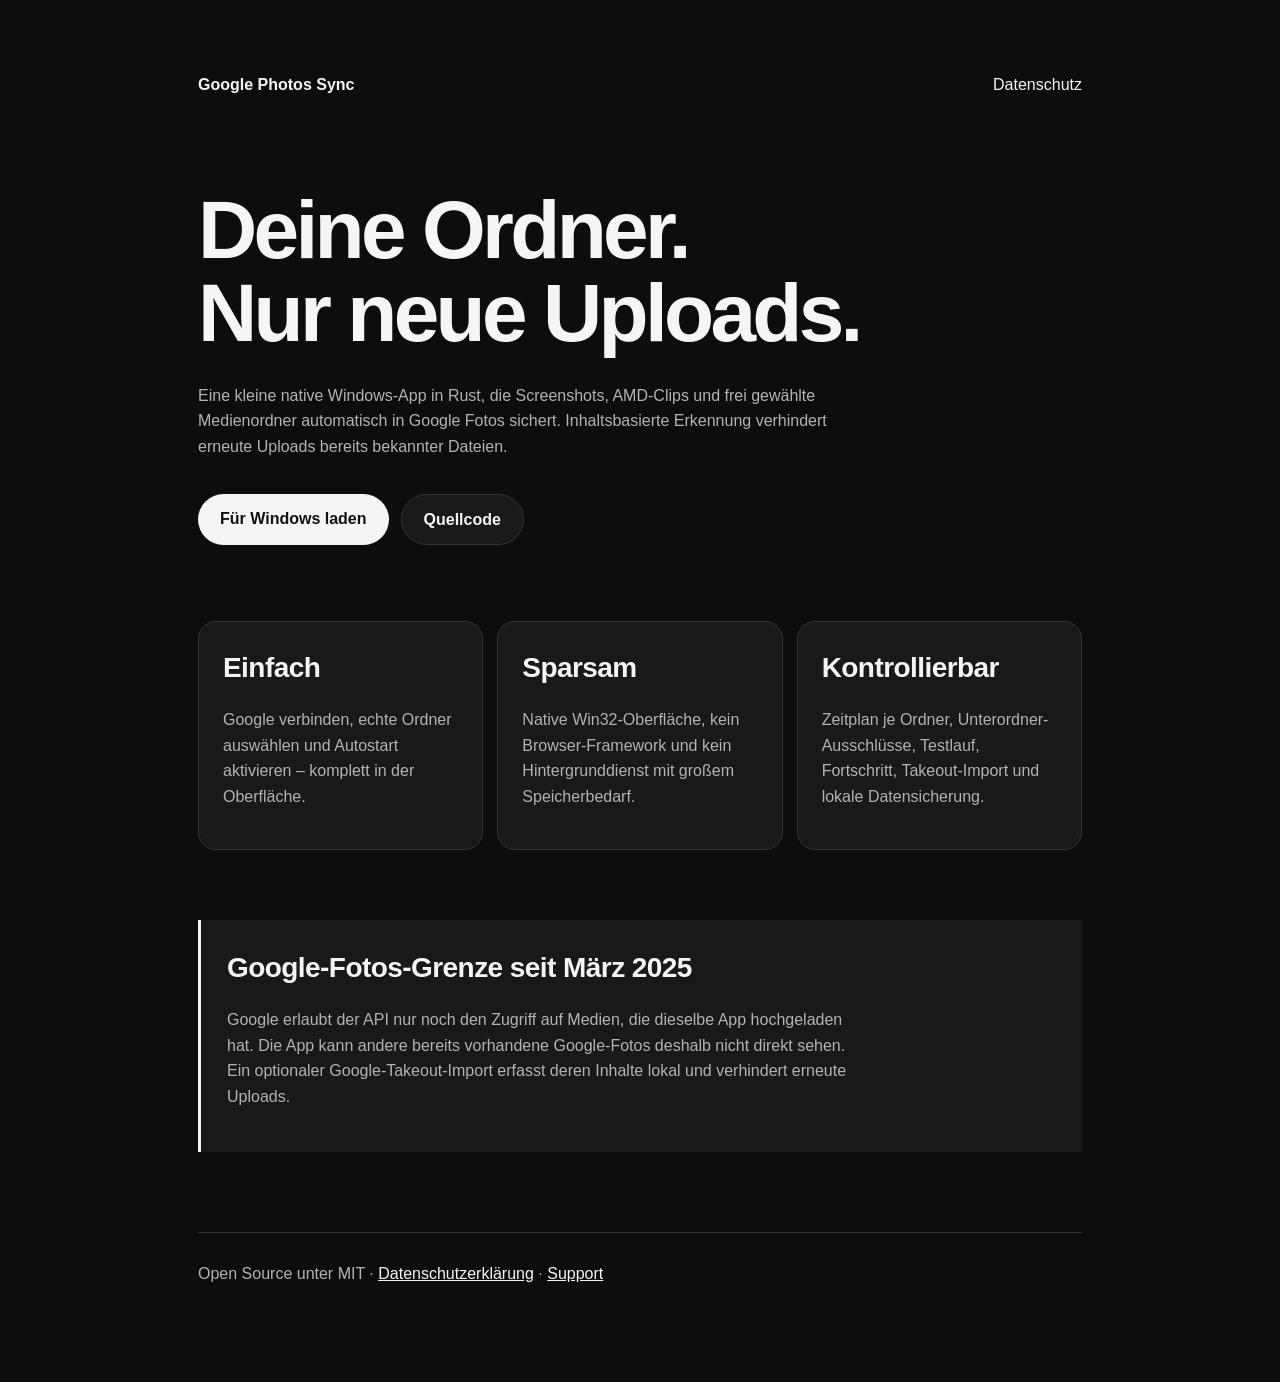
==== docs/index.html @ 64b7d72a "feat: add guided setup and resilient sync controls" ====
<!doctype html><html lang="de"><head><meta charset="utf-8"><meta name="viewport" content="width=device-width,initial-scale=1"><title>Google Photos Sync</title><meta name="description" content="Schlanke Windows-App zum Sichern lokaler Foto- und Videoordner in Google Fotos, ohne doppelte Uploads."><link rel="stylesheet" href="site.css"></head><body><main><nav><a class="brand" href="./">Google Photos Sync</a><a href="privacy.html">Datenschutz</a></nav><section class="hero"><h1>Deine Ordner.<br>Nur neue Uploads.</h1><p>Eine kleine native Windows-App in Rust, die Screenshots, AMD-Clips und frei gewählte Medienordner automatisch in Google Fotos sichert. Inhaltsbasierte Erkennung verhindert erneute Uploads bereits bekannter Dateien.</p><div class="actions"><a class="button" href="https://github.com/Henner4746/google-photos-sync-rs/releases/latest">Für Windows laden</a><a class="button secondary" href="https://github.com/Henner4746/google-photos-sync-rs">Quellcode</a></div></section><section class="grid"><article class="card"><h2>Einfach</h2><p>Google verbinden, echte Ordner auswählen und Autostart aktivieren – komplett in der Oberfläche.</p></article><article class="card"><h2>Sparsam</h2><p>Native Win32-Oberfläche, kein Browser-Framework und kein Hintergrunddienst mit großem Speicherbedarf.</p></article><article class="card"><h2>Kontrollierbar</h2><p>Zeitplan je Ordner, Unterordner-Ausschlüsse, Testlauf, Fortschritt, Takeout-Import und lokale Datensicherung.</p></article></section><aside class="notice"><h2>Google-Fotos-Grenze seit März 2025</h2><p>Google erlaubt der API nur noch den Zugriff auf Medien, die dieselbe App hochgeladen hat. Die App kann andere bereits vorhandene Google-Fotos deshalb nicht direkt sehen. Ein optionaler Google-Takeout-Import erfasst deren Inhalte lokal und verhindert erneute Uploads.</p></aside><footer>Open Source unter MIT · <a href="privacy.html">Datenschutzerklärung</a> · <a href="https://github.com/Henner4746/google-photos-sync-rs/issues">Support</a></footer></main></body></html>
---- docs/site.css ----
:root{color-scheme:dark;--bg:#0d0d0d;--panel:#191919;--line:#343434;--text:#f5f5f5;--muted:#b3b3b3}*{box-sizing:border-box}body{margin:0;background:var(--bg);color:var(--text);font:16px/1.6 "Segoe UI Variable Text","Segoe UI",sans-serif}main{max-width:940px;margin:auto;padding:72px 28px 96px}nav{display:flex;justify-content:space-between;align-items:center;margin-bottom:90px}nav a{color:var(--text);text-decoration:none}.brand{font-weight:650}.hero{max-width:760px}h1{font-size:clamp(44px,8vw,82px);line-height:1.02;letter-spacing:-.045em;margin:0 0 28px}h2{font-size:28px;letter-spacing:-.02em;margin:0 0 14px}p{color:var(--muted);max-width:72ch}.actions{display:flex;gap:12px;margin:34px 0 76px;flex-wrap:wrap}.button{display:inline-block;padding:12px 22px;border-radius:999px;background:var(--text);color:#111;text-decoration:none;font-weight:650}.button.secondary{background:var(--panel);color:var(--text);border:1px solid var(--line)}.grid{display:grid;grid-template-columns:repeat(3,1fr);gap:14px}.card{background:var(--panel);border:1px solid var(--line);border-radius:18px;padding:24px}.notice{margin:70px 0;padding:26px;border-left:3px solid var(--text);background:var(--panel)}footer{border-top:1px solid var(--line);margin-top:80px;padding-top:28px;color:var(--muted)}footer a{color:var(--text)}@media(max-width:720px){main{padding-top:32px}nav{margin-bottom:56px}.grid{grid-template-columns:1fr}}
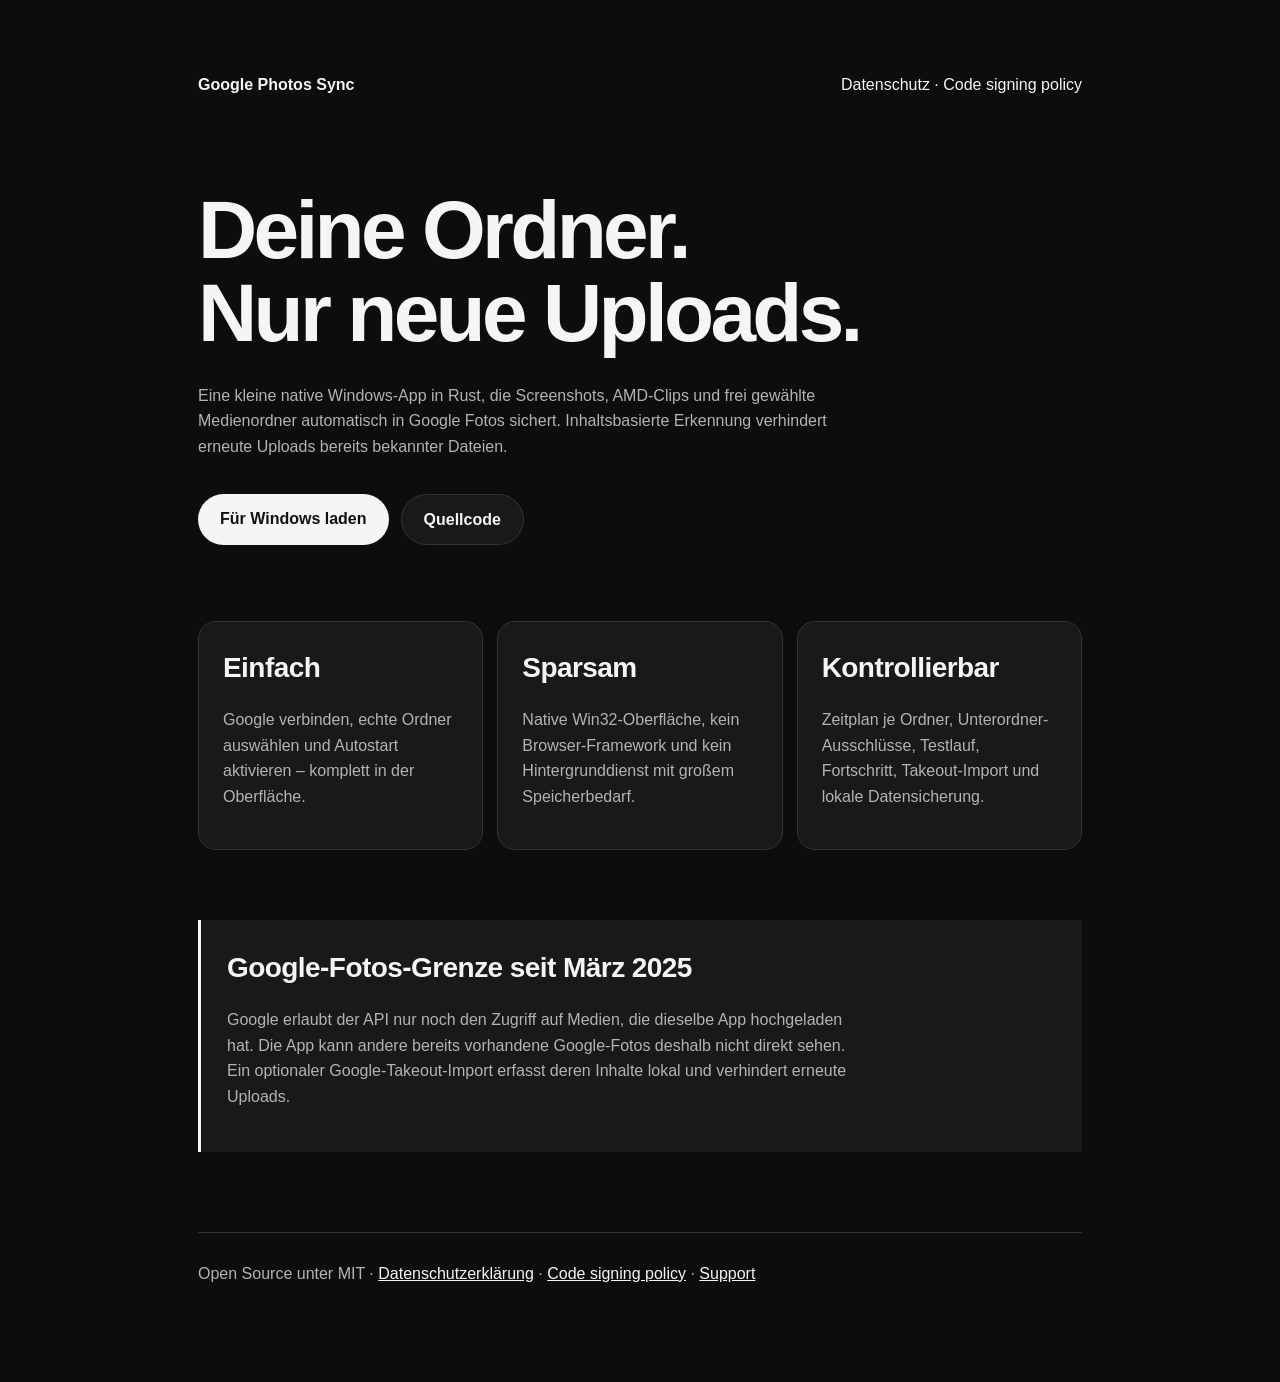
==== commit 43da9bed: "feat: prepare verified open-source signing" ====
--- a/docs/index.html
+++ b/docs/index.html
@@ -1 +1 @@
-<!doctype html><html lang="de"><head><meta charset="utf-8"><meta name="viewport" content="width=device-width,initial-scale=1"><title>Google Photos Sync</title><meta name="description" content="Schlanke Windows-App zum Sichern lokaler Foto- und Videoordner in Google Fotos, ohne doppelte Uploads."><link rel="stylesheet" href="site.css"></head><body><main><nav><a class="brand" href="./">Google Photos Sync</a><a href="privacy.html">Datenschutz</a></nav><section class="hero"><h1>Deine Ordner.<br>Nur neue Uploads.</h1><p>Eine kleine native Windows-App in Rust, die Screenshots, AMD-Clips und frei gewählte Medienordner automatisch in Google Fotos sichert. Inhaltsbasierte Erkennung verhindert erneute Uploads bereits bekannter Dateien.</p><div class="actions"><a class="button" href="https://github.com/Henner4746/google-photos-sync-rs/releases/latest">Für Windows laden</a><a class="button secondary" href="https://github.com/Henner4746/google-photos-sync-rs">Quellcode</a></div></section><section class="grid"><article class="card"><h2>Einfach</h2><p>Google verbinden, echte Ordner auswählen und Autostart aktivieren – komplett in der Oberfläche.</p></article><article class="card"><h2>Sparsam</h2><p>Native Win32-Oberfläche, kein Browser-Framework und kein Hintergrunddienst mit großem Speicherbedarf.</p></article><article class="card"><h2>Kontrollierbar</h2><p>Zeitplan je Ordner, Unterordner-Ausschlüsse, Testlauf, Fortschritt, Takeout-Import und lokale Datensicherung.</p></article></section><aside class="notice"><h2>Google-Fotos-Grenze seit März 2025</h2><p>Google erlaubt der API nur noch den Zugriff auf Medien, die dieselbe App hochgeladen hat. Die App kann andere bereits vorhandene Google-Fotos deshalb nicht direkt sehen. Ein optionaler Google-Takeout-Import erfasst deren Inhalte lokal und verhindert erneute Uploads.</p></aside><footer>Open Source unter MIT · <a href="privacy.html">Datenschutzerklärung</a> · <a href="https://github.com/Henner4746/google-photos-sync-rs/issues">Support</a></footer></main></body></html>
+<!doctype html><html lang="de"><head><meta charset="utf-8"><meta name="viewport" content="width=device-width,initial-scale=1"><title>Google Photos Sync</title><meta name="description" content="Schlanke Windows-App zum Sichern lokaler Foto- und Videoordner in Google Fotos, ohne doppelte Uploads."><link rel="stylesheet" href="site.css"></head><body><main><nav><a class="brand" href="./">Google Photos Sync</a><span><a href="privacy.html">Datenschutz</a> · <a href="code-signing.html">Code signing policy</a></span></nav><section class="hero"><h1>Deine Ordner.<br>Nur neue Uploads.</h1><p>Eine kleine native Windows-App in Rust, die Screenshots, AMD-Clips und frei gewählte Medienordner automatisch in Google Fotos sichert. Inhaltsbasierte Erkennung verhindert erneute Uploads bereits bekannter Dateien.</p><div class="actions"><a class="button" href="https://github.com/Henner4746/google-photos-sync-rs/releases/latest">Für Windows laden</a><a class="button secondary" href="https://github.com/Henner4746/google-photos-sync-rs">Quellcode</a></div></section><section class="grid"><article class="card"><h2>Einfach</h2><p>Google verbinden, echte Ordner auswählen und Autostart aktivieren – komplett in der Oberfläche.</p></article><article class="card"><h2>Sparsam</h2><p>Native Win32-Oberfläche, kein Browser-Framework und kein Hintergrunddienst mit großem Speicherbedarf.</p></article><article class="card"><h2>Kontrollierbar</h2><p>Zeitplan je Ordner, Unterordner-Ausschlüsse, Testlauf, Fortschritt, Takeout-Import und lokale Datensicherung.</p></article></section><aside class="notice"><h2>Google-Fotos-Grenze seit März 2025</h2><p>Google erlaubt der API nur noch den Zugriff auf Medien, die dieselbe App hochgeladen hat. Die App kann andere bereits vorhandene Google-Fotos deshalb nicht direkt sehen. Ein optionaler Google-Takeout-Import erfasst deren Inhalte lokal und verhindert erneute Uploads.</p></aside><footer>Open Source unter MIT · <a href="privacy.html">Datenschutzerklärung</a> · <a href="code-signing.html">Code signing policy</a> · <a href="https://github.com/Henner4746/google-photos-sync-rs/issues">Support</a></footer></main></body></html>
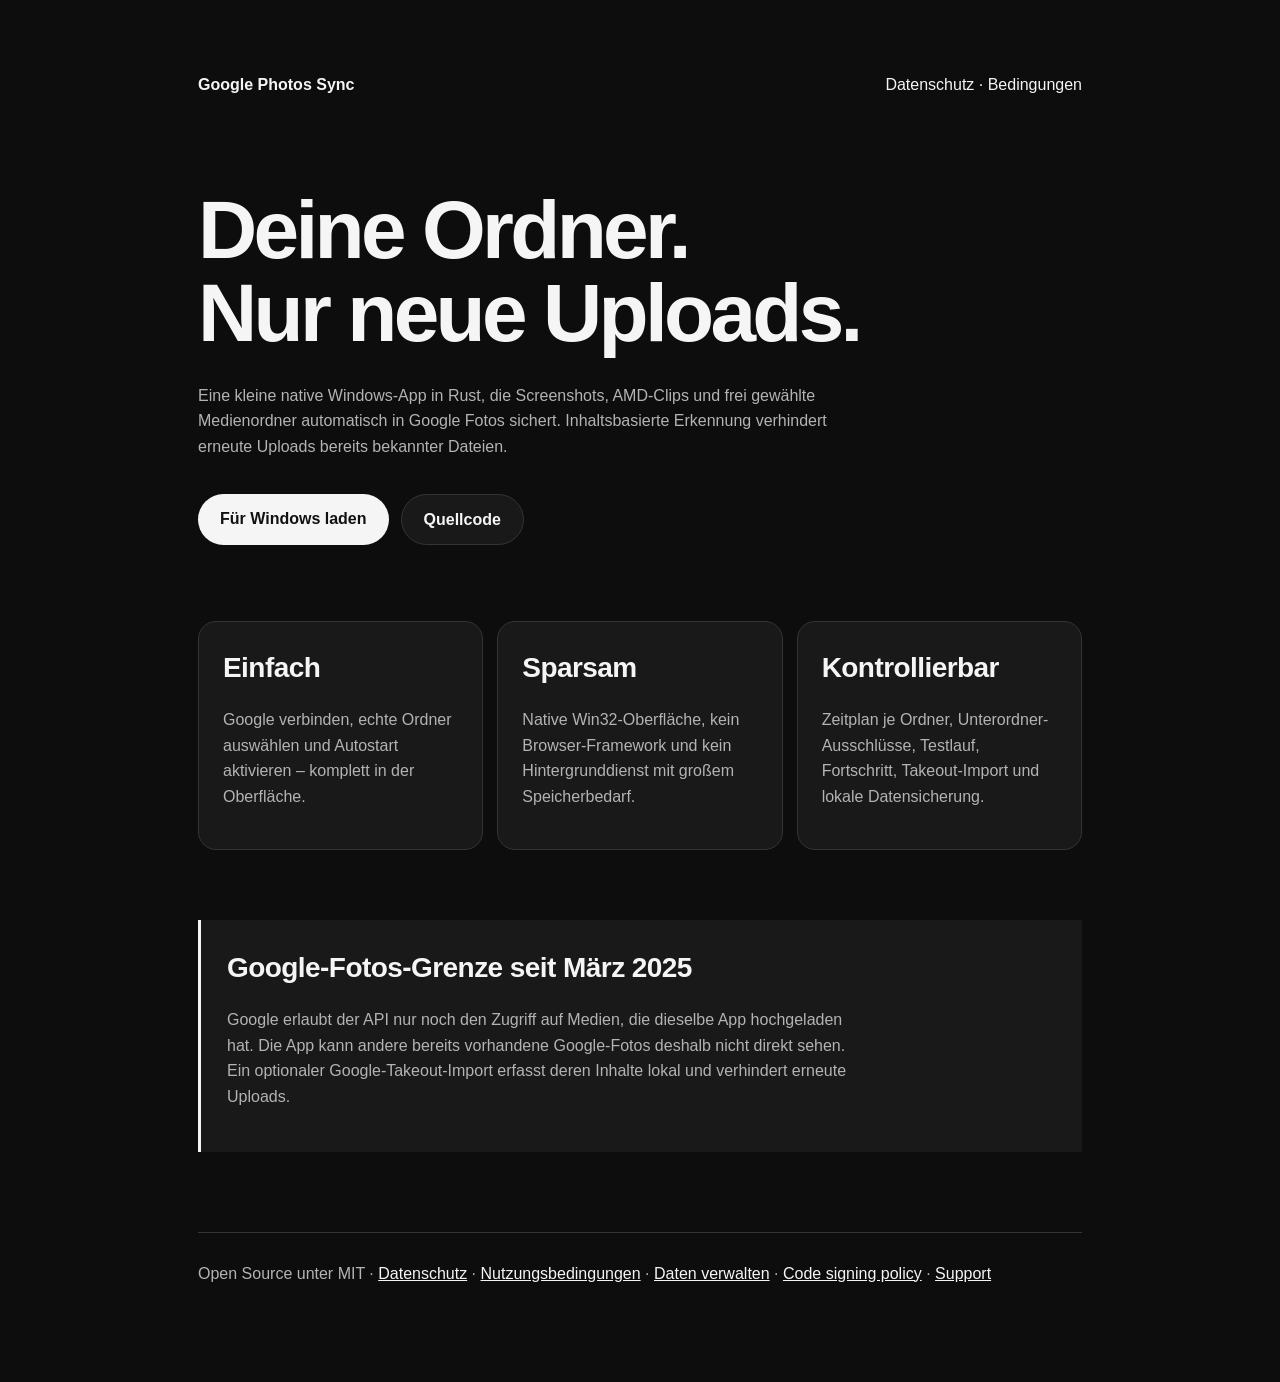
==== commit dd4f8896: "feat: harden OAuth consent and revocation" ====
--- a/docs/index.html
+++ b/docs/index.html
@@ -1 +1 @@
-<!doctype html><html lang="de"><head><meta charset="utf-8"><meta name="viewport" content="width=device-width,initial-scale=1"><title>Google Photos Sync</title><meta name="description" content="Schlanke Windows-App zum Sichern lokaler Foto- und Videoordner in Google Fotos, ohne doppelte Uploads."><link rel="stylesheet" href="site.css"></head><body><main><nav><a class="brand" href="./">Google Photos Sync</a><span><a href="privacy.html">Datenschutz</a> · <a href="code-signing.html">Code signing policy</a></span></nav><section class="hero"><h1>Deine Ordner.<br>Nur neue Uploads.</h1><p>Eine kleine native Windows-App in Rust, die Screenshots, AMD-Clips und frei gewählte Medienordner automatisch in Google Fotos sichert. Inhaltsbasierte Erkennung verhindert erneute Uploads bereits bekannter Dateien.</p><div class="actions"><a class="button" href="https://github.com/Henner4746/google-photos-sync-rs/releases/latest">Für Windows laden</a><a class="button secondary" href="https://github.com/Henner4746/google-photos-sync-rs">Quellcode</a></div></section><section class="grid"><article class="card"><h2>Einfach</h2><p>Google verbinden, echte Ordner auswählen und Autostart aktivieren – komplett in der Oberfläche.</p></article><article class="card"><h2>Sparsam</h2><p>Native Win32-Oberfläche, kein Browser-Framework und kein Hintergrunddienst mit großem Speicherbedarf.</p></article><article class="card"><h2>Kontrollierbar</h2><p>Zeitplan je Ordner, Unterordner-Ausschlüsse, Testlauf, Fortschritt, Takeout-Import und lokale Datensicherung.</p></article></section><aside class="notice"><h2>Google-Fotos-Grenze seit März 2025</h2><p>Google erlaubt der API nur noch den Zugriff auf Medien, die dieselbe App hochgeladen hat. Die App kann andere bereits vorhandene Google-Fotos deshalb nicht direkt sehen. Ein optionaler Google-Takeout-Import erfasst deren Inhalte lokal und verhindert erneute Uploads.</p></aside><footer>Open Source unter MIT · <a href="privacy.html">Datenschutzerklärung</a> · <a href="code-signing.html">Code signing policy</a> · <a href="https://github.com/Henner4746/google-photos-sync-rs/issues">Support</a></footer></main></body></html>
+<!doctype html><html lang="de"><head><meta charset="utf-8"><meta name="viewport" content="width=device-width,initial-scale=1"><title>Google Photos Sync</title><meta name="description" content="Schlanke Windows-App zum Sichern lokaler Foto- und Videoordner in Google Fotos, ohne doppelte Uploads."><link rel="stylesheet" href="site.css"></head><body><main><nav><a class="brand" href="./">Google Photos Sync</a><span><a href="privacy.html">Datenschutz</a> · <a href="terms.html">Bedingungen</a></span></nav><section class="hero"><h1>Deine Ordner.<br>Nur neue Uploads.</h1><p>Eine kleine native Windows-App in Rust, die Screenshots, AMD-Clips und frei gewählte Medienordner automatisch in Google Fotos sichert. Inhaltsbasierte Erkennung verhindert erneute Uploads bereits bekannter Dateien.</p><div class="actions"><a class="button" href="https://github.com/Henner4746/google-photos-sync-rs/releases/latest">Für Windows laden</a><a class="button secondary" href="https://github.com/Henner4746/google-photos-sync-rs">Quellcode</a></div></section><section class="grid"><article class="card"><h2>Einfach</h2><p>Google verbinden, echte Ordner auswählen und Autostart aktivieren – komplett in der Oberfläche.</p></article><article class="card"><h2>Sparsam</h2><p>Native Win32-Oberfläche, kein Browser-Framework und kein Hintergrunddienst mit großem Speicherbedarf.</p></article><article class="card"><h2>Kontrollierbar</h2><p>Zeitplan je Ordner, Unterordner-Ausschlüsse, Testlauf, Fortschritt, Takeout-Import und lokale Datensicherung.</p></article></section><aside class="notice"><h2>Google-Fotos-Grenze seit März 2025</h2><p>Google erlaubt der API nur noch den Zugriff auf Medien, die dieselbe App hochgeladen hat. Die App kann andere bereits vorhandene Google-Fotos deshalb nicht direkt sehen. Ein optionaler Google-Takeout-Import erfasst deren Inhalte lokal und verhindert erneute Uploads.</p></aside><footer>Open Source unter MIT · <a href="privacy.html">Datenschutz</a> · <a href="terms.html">Nutzungsbedingungen</a> · <a href="data-management.html">Daten verwalten</a> · <a href="code-signing.html">Code signing policy</a> · <a href="https://github.com/Henner4746/google-photos-sync-rs/issues">Support</a></footer></main></body></html>
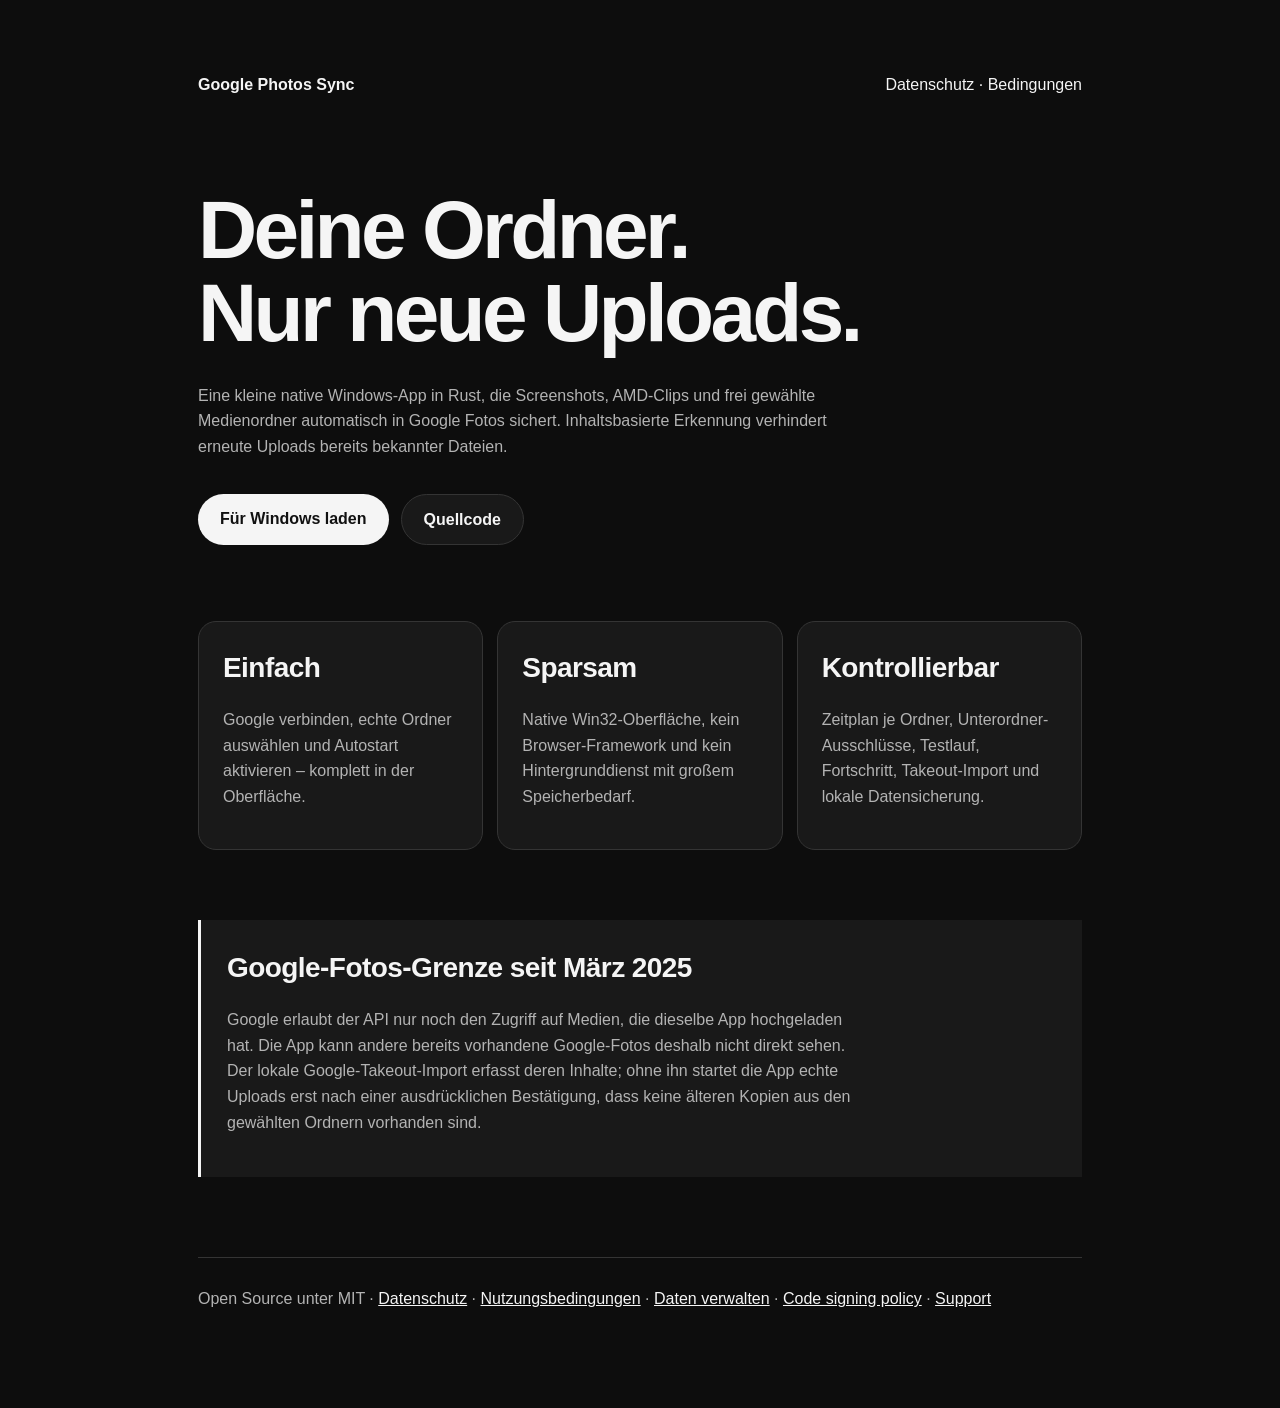
==== commit a3aaa73c: "feat: block unsafe duplicate uploads" ====
--- a/docs/index.html
+++ b/docs/index.html
@@ -1 +1,30 @@
-<!doctype html><html lang="de"><head><meta charset="utf-8"><meta name="viewport" content="width=device-width,initial-scale=1"><title>Google Photos Sync</title><meta name="description" content="Schlanke Windows-App zum Sichern lokaler Foto- und Videoordner in Google Fotos, ohne doppelte Uploads."><link rel="stylesheet" href="site.css"></head><body><main><nav><a class="brand" href="./">Google Photos Sync</a><span><a href="privacy.html">Datenschutz</a> · <a href="terms.html">Bedingungen</a></span></nav><section class="hero"><h1>Deine Ordner.<br>Nur neue Uploads.</h1><p>Eine kleine native Windows-App in Rust, die Screenshots, AMD-Clips und frei gewählte Medienordner automatisch in Google Fotos sichert. Inhaltsbasierte Erkennung verhindert erneute Uploads bereits bekannter Dateien.</p><div class="actions"><a class="button" href="https://github.com/Henner4746/google-photos-sync-rs/releases/latest">Für Windows laden</a><a class="button secondary" href="https://github.com/Henner4746/google-photos-sync-rs">Quellcode</a></div></section><section class="grid"><article class="card"><h2>Einfach</h2><p>Google verbinden, echte Ordner auswählen und Autostart aktivieren – komplett in der Oberfläche.</p></article><article class="card"><h2>Sparsam</h2><p>Native Win32-Oberfläche, kein Browser-Framework und kein Hintergrunddienst mit großem Speicherbedarf.</p></article><article class="card"><h2>Kontrollierbar</h2><p>Zeitplan je Ordner, Unterordner-Ausschlüsse, Testlauf, Fortschritt, Takeout-Import und lokale Datensicherung.</p></article></section><aside class="notice"><h2>Google-Fotos-Grenze seit März 2025</h2><p>Google erlaubt der API nur noch den Zugriff auf Medien, die dieselbe App hochgeladen hat. Die App kann andere bereits vorhandene Google-Fotos deshalb nicht direkt sehen. Ein optionaler Google-Takeout-Import erfasst deren Inhalte lokal und verhindert erneute Uploads.</p></aside><footer>Open Source unter MIT · <a href="privacy.html">Datenschutz</a> · <a href="terms.html">Nutzungsbedingungen</a> · <a href="data-management.html">Daten verwalten</a> · <a href="code-signing.html">Code signing policy</a> · <a href="https://github.com/Henner4746/google-photos-sync-rs/issues">Support</a></footer></main></body></html>
+<!doctype html>
+<html lang="de">
+<head>
+  <meta charset="utf-8">
+  <meta name="viewport" content="width=device-width,initial-scale=1">
+  <title>Google Photos Sync</title>
+  <meta name="description" content="Schlanke Windows-App zum Sichern lokaler Foto- und Videoordner in Google Fotos, ohne doppelte Uploads.">
+  <link rel="stylesheet" href="site.css">
+</head>
+<body>
+<main>
+  <nav><a class="brand" href="./">Google Photos Sync</a><span><a href="privacy.html">Datenschutz</a> · <a href="terms.html">Bedingungen</a></span></nav>
+  <section class="hero">
+    <h1>Deine Ordner.<br>Nur neue Uploads.</h1>
+    <p>Eine kleine native Windows-App in Rust, die Screenshots, AMD-Clips und frei gewählte Medienordner automatisch in Google Fotos sichert. Inhaltsbasierte Erkennung verhindert erneute Uploads bereits bekannter Dateien.</p>
+    <div class="actions"><a class="button" href="https://github.com/Henner4746/google-photos-sync-rs/releases/latest">Für Windows laden</a><a class="button secondary" href="https://github.com/Henner4746/google-photos-sync-rs">Quellcode</a></div>
+  </section>
+  <section class="grid">
+    <article class="card"><h2>Einfach</h2><p>Google verbinden, echte Ordner auswählen und Autostart aktivieren – komplett in der Oberfläche.</p></article>
+    <article class="card"><h2>Sparsam</h2><p>Native Win32-Oberfläche, kein Browser-Framework und kein Hintergrunddienst mit großem Speicherbedarf.</p></article>
+    <article class="card"><h2>Kontrollierbar</h2><p>Zeitplan je Ordner, Unterordner-Ausschlüsse, Testlauf, Fortschritt, Takeout-Import und lokale Datensicherung.</p></article>
+  </section>
+  <aside class="notice">
+    <h2>Google-Fotos-Grenze seit März 2025</h2>
+    <p>Google erlaubt der API nur noch den Zugriff auf Medien, die dieselbe App hochgeladen hat. Die App kann andere bereits vorhandene Google-Fotos deshalb nicht direkt sehen. Der lokale Google-Takeout-Import erfasst deren Inhalte; ohne ihn startet die App echte Uploads erst nach einer ausdrücklichen Bestätigung, dass keine älteren Kopien aus den gewählten Ordnern vorhanden sind.</p>
+  </aside>
+  <footer>Open Source unter MIT · <a href="privacy.html">Datenschutz</a> · <a href="terms.html">Nutzungsbedingungen</a> · <a href="data-management.html">Daten verwalten</a> · <a href="code-signing.html">Code signing policy</a> · <a href="https://github.com/Henner4746/google-photos-sync-rs/issues">Support</a></footer>
+</main>
+</body>
+</html>
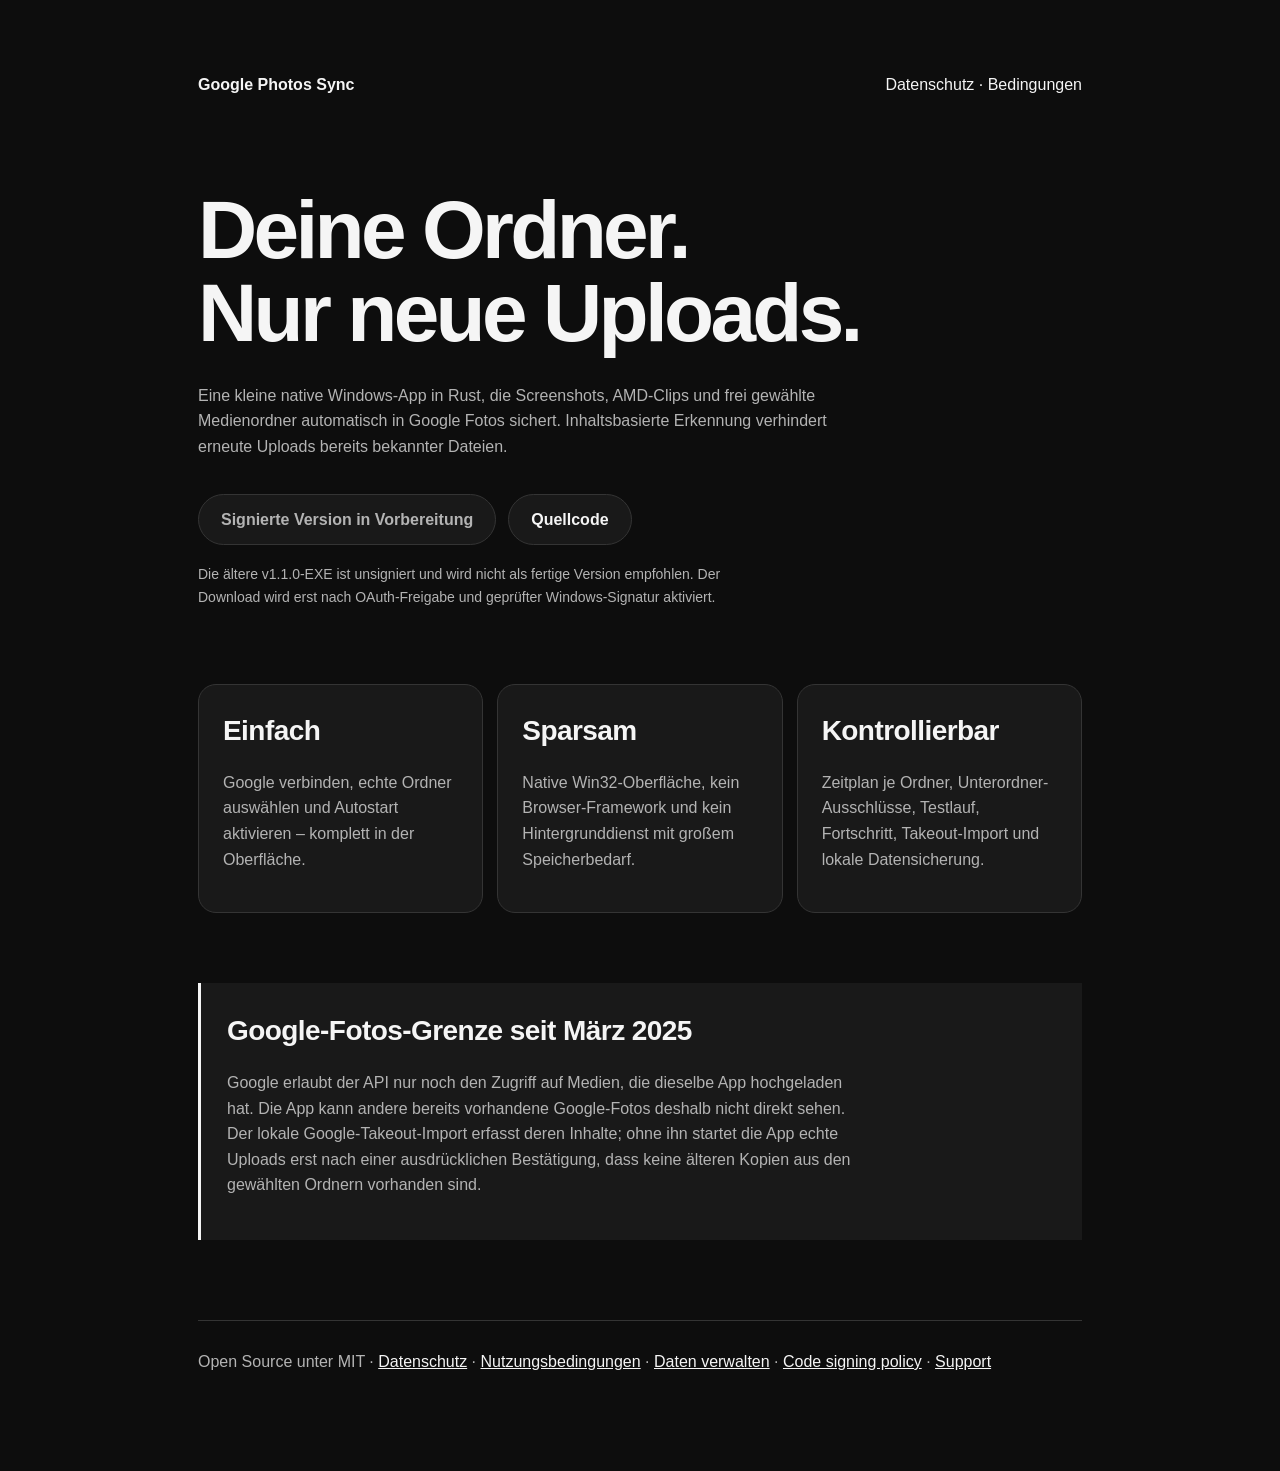
==== commit 1d61a2de: "fix: stop promoting unsigned legacy release" ====
--- a/docs/index.html
+++ b/docs/index.html
@@ -13,7 +13,8 @@
   <section class="hero">
     <h1>Deine Ordner.<br>Nur neue Uploads.</h1>
     <p>Eine kleine native Windows-App in Rust, die Screenshots, AMD-Clips und frei gewählte Medienordner automatisch in Google Fotos sichert. Inhaltsbasierte Erkennung verhindert erneute Uploads bereits bekannter Dateien.</p>
-    <div class="actions"><a class="button" href="https://github.com/Henner4746/google-photos-sync-rs/releases/latest">Für Windows laden</a><a class="button secondary" href="https://github.com/Henner4746/google-photos-sync-rs">Quellcode</a></div>
+    <div class="actions"><span class="button disabled" aria-disabled="true">Signierte Version in Vorbereitung</span><a class="button secondary" href="https://github.com/Henner4746/google-photos-sync-rs">Quellcode</a></div>
+    <p class="release-note">Die ältere v1.1.0-EXE ist unsigniert und wird nicht als fertige Version empfohlen. Der Download wird erst nach OAuth-Freigabe und geprüfter Windows-Signatur aktiviert.</p>
   </section>
   <section class="grid">
     <article class="card"><h2>Einfach</h2><p>Google verbinden, echte Ordner auswählen und Autostart aktivieren – komplett in der Oberfläche.</p></article>
--- a/docs/site.css
+++ b/docs/site.css
@@ -1 +1 @@
-:root{color-scheme:dark;--bg:#0d0d0d;--panel:#191919;--line:#343434;--text:#f5f5f5;--muted:#b3b3b3}*{box-sizing:border-box}body{margin:0;background:var(--bg);color:var(--text);font:16px/1.6 "Segoe UI Variable Text","Segoe UI",sans-serif}main{max-width:940px;margin:auto;padding:72px 28px 96px}nav{display:flex;justify-content:space-between;align-items:center;margin-bottom:90px}nav a{color:var(--text);text-decoration:none}.brand{font-weight:650}.hero{max-width:760px}h1{font-size:clamp(44px,8vw,82px);line-height:1.02;letter-spacing:-.045em;margin:0 0 28px}h2{font-size:28px;letter-spacing:-.02em;margin:0 0 14px}p{color:var(--muted);max-width:72ch}.actions{display:flex;gap:12px;margin:34px 0 76px;flex-wrap:wrap}.button{display:inline-block;padding:12px 22px;border-radius:999px;background:var(--text);color:#111;text-decoration:none;font-weight:650}.button.secondary{background:var(--panel);color:var(--text);border:1px solid var(--line)}.grid{display:grid;grid-template-columns:repeat(3,1fr);gap:14px}.card{background:var(--panel);border:1px solid var(--line);border-radius:18px;padding:24px}.notice{margin:70px 0;padding:26px;border-left:3px solid var(--text);background:var(--panel)}footer{border-top:1px solid var(--line);margin-top:80px;padding-top:28px;color:var(--muted)}footer a{color:var(--text)}@media(max-width:720px){main{padding-top:32px}nav{margin-bottom:56px}.grid{grid-template-columns:1fr}}
+:root{color-scheme:dark;--bg:#0d0d0d;--panel:#191919;--line:#343434;--text:#f5f5f5;--muted:#b3b3b3}*{box-sizing:border-box}body{margin:0;background:var(--bg);color:var(--text);font:16px/1.6 "Segoe UI Variable Text","Segoe UI",sans-serif}main{max-width:940px;margin:auto;padding:72px 28px 96px}nav{display:flex;justify-content:space-between;align-items:center;margin-bottom:90px}nav a{color:var(--text);text-decoration:none}.brand{font-weight:650}.hero{max-width:760px}h1{font-size:clamp(44px,8vw,82px);line-height:1.02;letter-spacing:-.045em;margin:0 0 28px}h2{font-size:28px;letter-spacing:-.02em;margin:0 0 14px}p{color:var(--muted);max-width:72ch}.actions{display:flex;gap:12px;margin:34px 0 18px;flex-wrap:wrap}.button{display:inline-block;padding:12px 22px;border-radius:999px;background:var(--text);color:#111;text-decoration:none;font-weight:650}.button.secondary{background:var(--panel);color:var(--text);border:1px solid var(--line)}.button.disabled{background:var(--panel);color:var(--muted);border:1px solid var(--line);cursor:not-allowed}.release-note{margin:0 0 76px;font-size:14px}.grid{display:grid;grid-template-columns:repeat(3,1fr);gap:14px}.card{background:var(--panel);border:1px solid var(--line);border-radius:18px;padding:24px}.notice{margin:70px 0;padding:26px;border-left:3px solid var(--text);background:var(--panel)}footer{border-top:1px solid var(--line);margin-top:80px;padding-top:28px;color:var(--muted)}footer a{color:var(--text)}@media(max-width:720px){main{padding-top:32px}nav{margin-bottom:56px}.grid{grid-template-columns:1fr}}
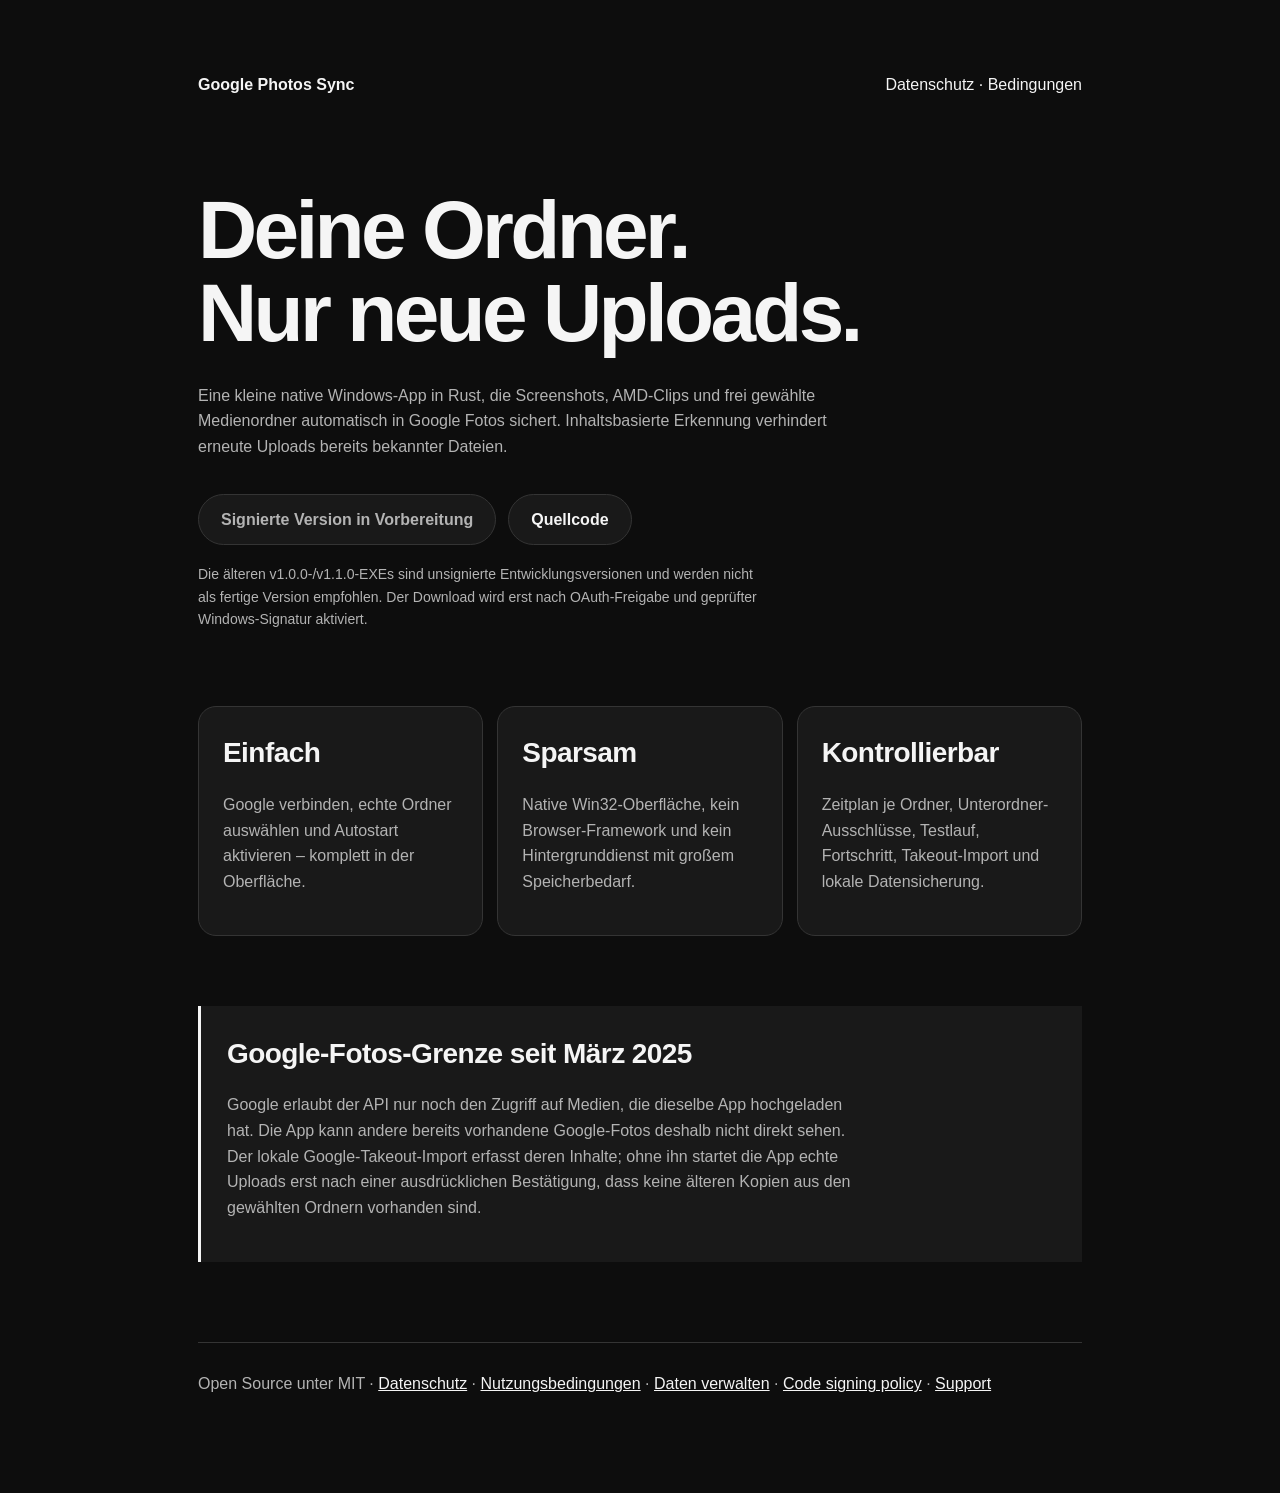
==== commit a7e595d6: "fix: handle no stable release quietly" ====
--- a/docs/index.html
+++ b/docs/index.html
@@ -14,7 +14,7 @@
     <h1>Deine Ordner.<br>Nur neue Uploads.</h1>
     <p>Eine kleine native Windows-App in Rust, die Screenshots, AMD-Clips und frei gewählte Medienordner automatisch in Google Fotos sichert. Inhaltsbasierte Erkennung verhindert erneute Uploads bereits bekannter Dateien.</p>
     <div class="actions"><span class="button disabled" aria-disabled="true">Signierte Version in Vorbereitung</span><a class="button secondary" href="https://github.com/Henner4746/google-photos-sync-rs">Quellcode</a></div>
-    <p class="release-note">Die ältere v1.1.0-EXE ist unsigniert und wird nicht als fertige Version empfohlen. Der Download wird erst nach OAuth-Freigabe und geprüfter Windows-Signatur aktiviert.</p>
+    <p class="release-note">Die älteren v1.0.0-/v1.1.0-EXEs sind unsignierte Entwicklungsversionen und werden nicht als fertige Version empfohlen. Der Download wird erst nach OAuth-Freigabe und geprüfter Windows-Signatur aktiviert.</p>
   </section>
   <section class="grid">
     <article class="card"><h2>Einfach</h2><p>Google verbinden, echte Ordner auswählen und Autostart aktivieren – komplett in der Oberfläche.</p></article>
